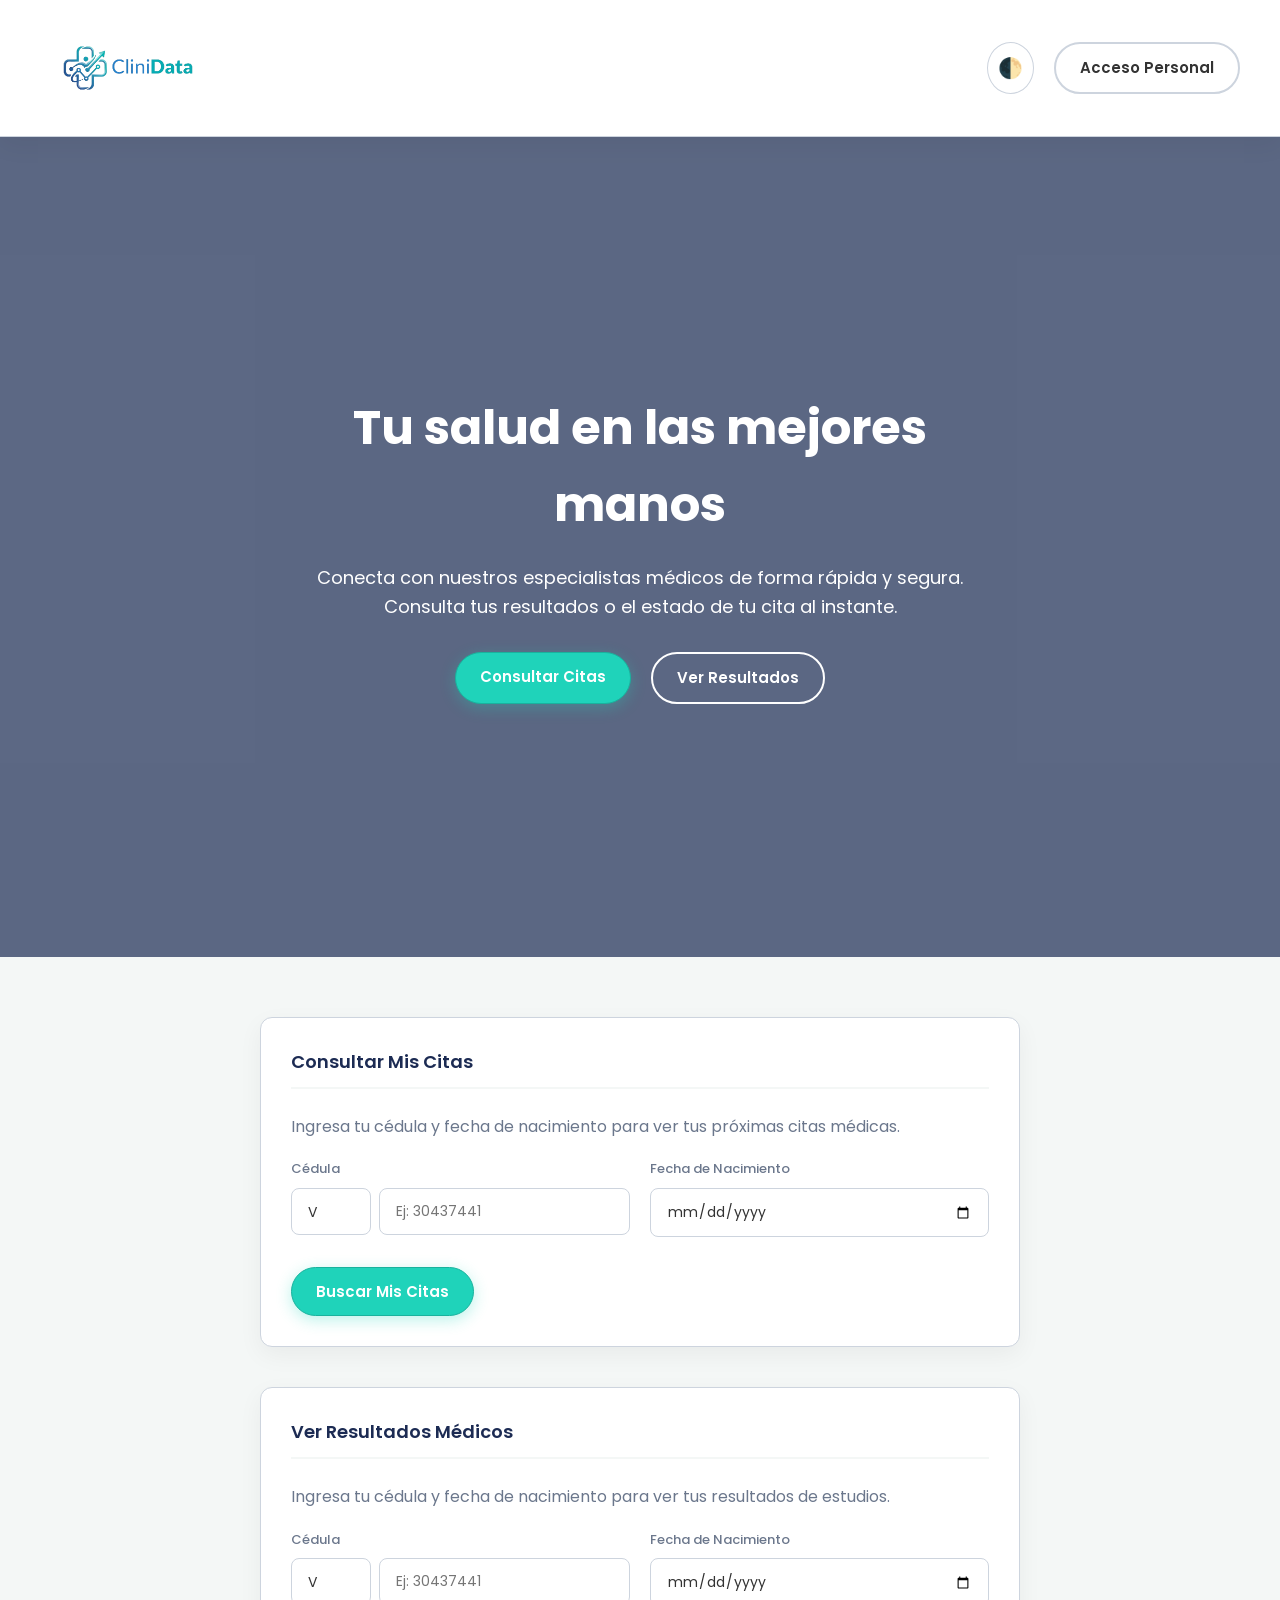
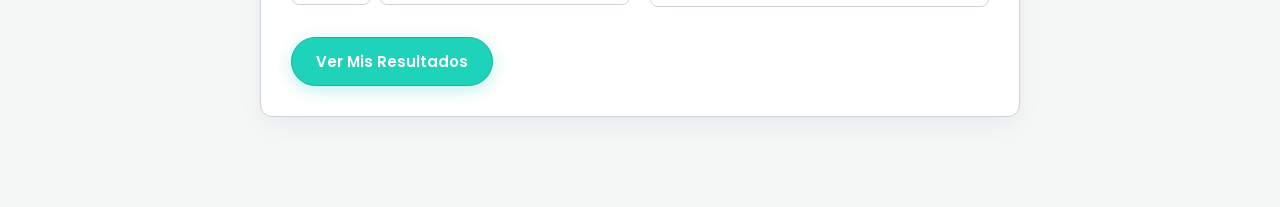
==== index.html @ 361de016 "SUBIENDO FRONTEND" ====
<!DOCTYPE html>
<html lang="es">
<head>
    <meta charset="UTF-8">
    <meta name="viewport" content="width=device-width, initial-scale=1.0">
    <title>CliniData - Inicio</title>
    <link rel="stylesheet" href="css/style.css">
</head>
<body>

    <header class="landing-header">
        <div class="landing-logo">
            <img src="images/logoclinidata.png" alt="CliniData Logo">
        </div>
        <nav class="landing-nav">
            <button class="theme-toggle" onclick="document.body.classList.toggle('dark-mode')">🌓</button>
            <a href="views/login.html" class="btn btn-outline">Acceso Personal</a>
        </nav>
    </header>

    <main class="hero-section">
        <!-- Carrusel automático (solo CSS) -->
        <div class="carousel-bg">
            <div class="carousel-slide"></div>
            <div class="carousel-slide"></div>
            <div class="carousel-slide"></div>
        </div>
        <div class="hero-overlay"></div>

        <div class="hero-content">
            <h1>Tu salud en las mejores manos</h1>
            <p>Conecta con nuestros especialistas médicos de forma rápida y segura. Consulta tus resultados o el estado de tu cita al instante.</p>
            <div class="hero-buttons">
                <!-- Enlaces conceptuales para pacientes -->
                <a href="#citas" class="btn btn-primary">Consultar Citas</a>
                <a href="#resultados" class="btn btn-outline" style="color: #fff; border-color: #fff;">Ver Resultados</a>
            </div>
        </div>
    </main>

    <main class="main-content" style="max-width: 800px; margin: 40px auto; padding: 20px;">
        <section id="citas" class="card">
            <h3 class="card-title">Consultar Mis Citas</h3>
            <p style="color:var(--text-muted); margin-bottom:20px;">
                Ingresa tu cédula y fecha de nacimiento para ver tus próximas citas médicas.
            </p>

            <div id="alerta-citas" class="alert-box hidden"></div>

            <form id="form-consultar-citas">
                <div class="form-row">
                    <div class="form-group">
                        <label for="citas_cedula_numero">Cédula</label>
                        <div style="display:flex; gap:8px;">
                            <select id="citas_cedula_letra" class="form-control" style="max-width:80px;">
                                <option value="V">V</option>
                                <option value="E">E</option>
                            </select>
                            <input type="text" id="citas_cedula_numero" class="form-control" required
                                   inputmode="numeric" pattern="\d{7,8}" maxlength="8" placeholder="Ej: 30437441">
                        </div>
                        <small id="citas_cedula_error" class="hidden" style="color:#dc3545; font-size:12px;">
                            La cédula debe tener entre 7 y 8 dígitos.
                        </small>
                        <input type="hidden" id="citas_cedula" name="cedula">
                    </div>
                    <div class="form-group">
                        <label for="citas_fecha_nacimiento">Fecha de Nacimiento</label>
                        <input type="date" id="citas_fecha_nacimiento" name="fecha_nacimiento" class="form-control" required>
                    </div>
                </div>
                <div class="form-actions" style="justify-content:flex-start;">
                    <button type="submit" class="btn btn-primary">Buscar Mis Citas</button>
                </div>
            </form>

            
            <div id="resultado-citas" class="hidden" style="margin-top:20px;">
            </div>
        </section>

        <section id="resultados" class="card" style="margin-top: 40px;">
            <h3 class="card-title">Ver Resultados Médicos</h3>
            <p style="color:var(--text-muted); margin-bottom:20px;">
                Ingresa tu cédula y fecha de nacimiento para ver tus resultados de estudios.
            </p>

            <form id="form-consultar-resultados">
                <div class="form-row">
                    <div class="form-group">
                        <label for="resultados_cedula_numero">Cédula</label>
                        <div style="display:flex; gap:8px;">
                            <select id="resultados_cedula_letra" class="form-control" style="max-width:80px;">
                                <option value="V">V</option>
                                <option value="E">E</option>
                            </select>
                            <input type="text" id="resultados_cedula_numero" class="form-control" required
                                   inputmode="numeric" pattern="\d{7,8}" maxlength="8" placeholder="Ej: 30437441">
                        </div>
                        <small id="resultados_cedula_error" class="hidden" style="color:#dc3545; font-size:12px;">
                            La cédula debe tener entre 7 y 8 dígitos.
                        </small>
                        <input type="hidden" id="resultados_cedula" name="cedula">
                    </div>
                    <div class="form-group">
                        <label for="resultados_fecha_nacimiento">Fecha de Nacimiento</label>
                        <input type="date" id="resultados_fecha_nacimiento" name="fecha_nacimiento" class="form-control" required>
                    </div>
                </div>
                <div class="form-actions" style="justify-content:flex-start;">
                    <button type="submit" class="btn btn-primary">Ver Mis Resultados</button>
                </div>
            </form>

            <div id="resultado-examenes" class="hidden" style="margin-top:20px;">
            </div>
        </section>
    </main>

    <script>
        function combinarCedula(idLetra, idNumero, idOculto) {
            const letra = document.getElementById(idLetra);
            const numero = document.getElementById(idNumero);
            const oculto = document.getElementById(idOculto);
            if (letra && numero && oculto) {
                const actualizar = () => { oculto.value = numero.value ? `${letra.value}-${numero.value}` : ''; };
                letra.addEventListener('change', actualizar);
                numero.addEventListener('input', actualizar);
            }
        }
        
        function mostrarErrorCedula(idNumero, idError) {
            const input = document.getElementById(idNumero);
            const error = document.getElementById(idError);
            if (input && error) {
                input.addEventListener('invalid', (e) => {
                    e.preventDefault();
                    error.classList.remove('hidden');
                });
                input.addEventListener('input', () => {
                    error.classList.add('hidden');
                });
            }
        }

        function soloNumeros(id) {
            const el = document.getElementById(id);
            if (el) {
                el.addEventListener('keypress', (e) => {
                    if (!/^[0-9]$/.test(e.key)) e.preventDefault();
                });
            }
        }

        // Inicializar cédulas
        combinarCedula('citas_cedula_letra', 'citas_cedula_numero', 'citas_cedula');
        mostrarErrorCedula('citas_cedula_numero', 'citas_cedula_error');
        soloNumeros('citas_cedula_numero');

        combinarCedula('resultados_cedula_letra', 'resultados_cedula_numero', 'resultados_cedula');
        mostrarErrorCedula('resultados_cedula_numero', 'resultados_cedula_error');
        soloNumeros('resultados_cedula_numero');

        // Formularios
        document.getElementById('form-consultar-citas').addEventListener('submit', (e) => {
            e.preventDefault();
            console.log('Buscar citas con:', document.getElementById('citas_cedula').value,
                        document.getElementById('citas_fecha_nacimiento').value);
            // TODO David: reemplazar por fetch() a consultar_citas_publico.php
        });

        document.getElementById('form-consultar-resultados').addEventListener('submit', (e) => {
            e.preventDefault();
            console.log('Buscar resultados con:', document.getElementById('resultados_cedula').value,
                        document.getElementById('resultados_fecha_nacimiento').value);
            // TODO David: reemplazar por fetch() a consultar_resultados_publico.php
        });
    </script>
</body>
</html>
---- css/style.css ----
@import url('https://fonts.googleapis.com/css2?family=Poppins:wght@300;400;500;600;700&display=swap');

:root {
    /* ================= MODO CLARO (BLANCO LUMINOSO) ================= */
    --primary-color: #1c2b53; 
    --accent-color: #1fd3ba;  
    --accent-hover: #19b29d;
    --bg-color: #f4f7f6; 
    --sidebar-bg: #ffffff; 
    --text-main: #333333; 
    --text-muted: #6b778c;
    --border-color: #cdd4de; 
    --card-shadow: 0 8px 24px rgba(0, 0, 0, 0.05);
    --border-radius: 12px;
    --button-radius: 30px;
    --transition: all 0.3s ease;
}

body.dark-mode {
    /* ================= MODO OSCURO (NEGRO ELEGANTE) ================= */
    --primary-color: #64b5f6; 
    --accent-color: #1fd3ba;
    --bg-color: #121212; 
    --sidebar-bg: #1e1e1e; 
    --text-main: #ffffff; 
    --text-muted: #a0a0a0;
    --border-color: #333333;
    --card-shadow: 0 8px 24px rgba(0, 0, 0, 0.5);
}

* {
    margin: 0;
    padding: 0;
    box-sizing: border-box;
    font-family: 'Poppins', sans-serif;
}

body {
    background-color: var(--bg-color);
    color: var(--text-main);
    line-height: 1.6;
    transition: background-color 0.3s ease, color 0.3s ease;
}

/* ================= LOGIN ================= */
.login-wrapper {
    display: flex;
    justify-content: center;
    align-items: center;
    min-height: 100vh;
    background-color: var(--bg-color); 
    transition: var(--transition);
}

.login-card {
    background: var(--sidebar-bg);
    border: 1px solid var(--border-color);
    width: 100%;
    max-width: 420px;
    padding: 40px;
    border-radius: 20px;
    box-shadow: var(--card-shadow);
    text-align: center;
    transition: var(--transition);
}

.login-logo-frame {
    display: inline-flex;
    align-items: center;
    justify-content: center;
    margin-bottom: 20px;
    transition: var(--transition);
}

.login-logo-frame img {
    height: 130px;
    width: auto;
    object-fit: contain;
    display: block;
}

.login-card h2 {
    color: var(--primary-color);
    font-size: 28px;
    font-weight: 700;
    margin-bottom: 5px;
    transition: var(--transition);
}

.login-card p {
    color: var(--text-muted);
    margin-bottom: 30px;
    font-size: 14px;
}

/* ================= DASHBOARD LAYOUT ================= */
.dashboard-container {
    display: flex;
    min-height: 100vh;
}

.sidebar {
    width: 260px;
    background-color: var(--sidebar-bg);
    border-right: 1px solid var(--border-color);
    padding: 30px 20px;
    display: flex;
    flex-direction: column;
    transition: var(--transition);
}

.sidebar-brand {
    font-size: 24px;
    font-weight: 700;
    color: var(--primary-color);
    display: flex;
    align-items: center;
    gap: 10px;
    margin-bottom: 40px;
    padding-left: 10px;
    transition: var(--transition);
}

.sidebar-brand span {
    color: var(--accent-color);
}

.sidebar-brand img,
.brand-logo {
    height: 84px;
    width: auto;
    max-width: 100%;
    object-fit: contain;
    display: block;
}

.sidebar-menu {
    list-style: none;
    flex: 1;
}

.sidebar-menu li {
    margin-bottom: 10px;
}

.sidebar-menu a {
    display: block;
    padding: 12px 20px;
    color: var(--text-muted);
    text-decoration: none;
    font-weight: 500;
    border-radius: var(--border-radius);
    transition: var(--transition);
    cursor: pointer;
}

.sidebar-menu a:hover, .sidebar-menu a.active {
    background-color: rgba(31, 211, 186, 0.1);
    color: var(--accent-color);
}

.main-content {
    flex: 1;
    padding: 40px;
    overflow-y: auto;
}

.page-header {
    margin-bottom: 30px;
}

.page-header h1 {
    font-size: 28px;
    font-weight: 600;
    color: var(--primary-color);
    transition: var(--transition);
}

/* ================= CARDS & FORMS ================= */
.card {
    background: var(--sidebar-bg);
    border: 1px solid var(--border-color);
    border-radius: var(--border-radius);
    padding: 30px;
    box-shadow: var(--card-shadow);
    margin-bottom: 30px;
    transition: var(--transition);
}

.card-title {
    font-size: 18px;
    font-weight: 600;
    margin-bottom: 25px;
    color: var(--primary-color);
    border-bottom: 2px solid var(--bg-color);
    padding-bottom: 10px;
    transition: var(--transition);
}

.form-row {
    display: flex;
    gap: 20px;
    flex-wrap: wrap;
}

.form-group {
    flex: 1;
    min-width: 200px;
    margin-bottom: 20px;
    text-align: left;
}

label {
    display: block;
    font-size: 13px;
    font-weight: 500;
    color: var(--text-muted);
    margin-bottom: 8px;
}

.form-control {
    width: 100%;
    padding: 12px 16px;
    font-size: 14px;
    border: 1px solid var(--border-color);
    border-radius: 8px;
    color: var(--text-main);
    background-color: transparent;
    transition: var(--transition);
}

.form-control:focus {
    outline: none;
    border-color: var(--accent-color);
    box-shadow: 0 0 0 3px rgba(31, 211, 186, 0.15);
}

textarea.form-control {
    min-height: 100px;
    resize: vertical;
}

select.form-control {
    appearance: none;
    cursor: pointer;
}

/* Formulario en Modo Oscuro */
body.dark-mode .form-control {
    background-color: rgba(255, 255, 255, 0.05);
    color: #ffffff;
}

body.dark-mode select.form-control option {
    background-color: #1e1e1e;
    color: #ffffff;
}

/* ================= BUTTONS ================= */
.btn {
    display: inline-block;
    padding: 12px 24px;
    font-size: 15px;
    font-weight: 600;
    text-align: center;
    border: none;
    border-radius: var(--button-radius);
    cursor: pointer;
    transition: var(--transition);
    text-decoration: none;
}

.btn-primary {
    background-color: var(--accent-color);
    border: 1px solid var(--accent-hover);
    color: #ffffff;
    box-shadow: 0 4px 15px rgba(31, 211, 186, 0.3);
}

.btn-primary:hover {
    background-color: var(--accent-hover);
    transform: translateY(-2px);
    box-shadow: 0 6px 20px rgba(31, 211, 186, 0.4);
}

.btn-outline {
    background-color: transparent;
    border: 2px solid var(--border-color);
    color: var(--text-main);
}

.btn-outline:hover {
    border-color: var(--primary-color);
    color: var(--primary-color);
}

body.dark-mode .btn-outline {
    border-color: #555;
}

body.dark-mode .btn-outline:hover {
    border-color: var(--primary-color);
}

.form-actions {
    display: flex;
    gap: 15px;
    margin-top: 10px;
    justify-content: flex-end;
}

/* ================= UTILITIES ================= */
.hidden {
    display: none !important;
}

/* ================= ALERTAS (ÉXITO / ERROR) ================= */
.alert-box {
    padding: 14px 20px;
    border-radius: var(--border-radius);
    margin-bottom: 25px;
    font-weight: 500;
    border: 1px solid transparent;
}

.alert-success {
    background-color: rgba(31, 211, 186, 0.12);
    border-color: var(--accent-color);
    color: var(--accent-hover);
}

.alert-error {
    background-color: rgba(220, 53, 69, 0.1);
    border-color: #dc3545;
    color: #dc3545;
}

/* ================= SUMMARY CARDS ================= */
.summary-grid {
    display: grid;
    grid-template-columns: repeat(auto-fit, minmax(200px, 1fr));
    gap: 20px;
    margin-bottom: 30px;
}

.summary-card {
    background: var(--sidebar-bg);
    border: 1px solid var(--border-color);
    border-radius: var(--border-radius);
    padding: 25px 20px;
    box-shadow: var(--card-shadow);
    display: flex;
    flex-direction: column;
    align-items: flex-start;
    border-left: 5px solid var(--accent-color);
    transition: var(--transition);
}

.summary-card h4 {
    color: var(--text-muted);
    font-size: 14px;
    font-weight: 500;
    margin-bottom: 10px;
}

.summary-card .number {
    color: var(--text-main);
    font-size: 32px;
    font-weight: 700;
    transition: var(--transition);
}

/* ================= THEME TOGGLE BUTTON ================= */
.theme-toggle {
    background: transparent;
    border: 1px solid var(--border-color);
    cursor: pointer;
    font-size: 20px;
    color: var(--text-muted);
    padding: 10px;
    border-radius: 50%;
    transition: var(--transition);
}

.theme-toggle:hover {
    background: rgba(128, 128, 128, 0.1);
}

/* ================= INDEX / LANDING PAGE ================= */
.landing-header {
    display: flex;
    justify-content: space-between;
    align-items: center;
    padding: 20px 40px;
    background: var(--sidebar-bg);
    border-bottom: 1px solid var(--border-color);
    box-shadow: var(--card-shadow);
    position: relative;
    z-index: 10;
    transition: var(--transition);
}

.landing-logo {
    display: inline-flex;
    align-items: center;
    transition: var(--transition);
}

.landing-logo img {
    height: 96px;
    width: auto;
    object-fit: contain;
    display: block;
}

.landing-nav {
    display: flex;
    gap: 20px;
    align-items: center;
}

.hero-section {
    position: relative;
    height: calc(100vh - 80px);
    display: flex;
    align-items: center;
    justify-content: center;
    text-align: center;
    color: #fff;
    overflow: hidden;
}

/* Carrusel de fondo */
.carousel-bg {
    position: absolute;
    top: 0; left: 0; width: 100%; height: 100%;
    z-index: -2;
}

.carousel-slide {
    position: absolute;
    top: 0; left: 0; width: 100%; height: 100%;
    background-size: cover;
    background-position: center;
    opacity: 0;
    animation: fade 15s infinite;
}

.carousel-slide:nth-child(1) {
    background-image: url('../images/equipomedico.jpg');
    animation-delay: 0s;
}

.carousel-slide:nth-child(2) {
    background-image: url('../images/laboratorista.jfif');
    animation-delay: 5s;
}

.carousel-slide:nth-child(3) {
    background-image: url('../images/medicopaciente.jpg');
    animation-delay: 10s;
}

@keyframes fade {
    0% { opacity: 0; }
    10% { opacity: 1; }
    33% { opacity: 1; }
    43% { opacity: 0; }
    100% { opacity: 0; }
}

.hero-overlay {
    position: absolute;
    top: 0; left: 0; width: 100%; height: 100%;
    background: rgba(28, 43, 83, 0.7); 
    z-index: -1;
}

.hero-content {
    max-width: 800px;
    padding: 40px;
    z-index: 2;
}

.hero-content h1 {
    font-size: 48px;
    font-weight: 700;
    margin-bottom: 20px;
}

.hero-content p {
    font-size: 18px;
    margin-bottom: 30px;
}

.hero-buttons {
    display: flex;
    gap: 20px;
    justify-content: center;
}

/* Search Bar (Recepcionista) */
.search-bar-container {
    display: flex;
    gap: 15px;
    margin-bottom: 30px;
    background: var(--bg-color);
    border: 1px solid var(--border-color);
    padding: 20px;
    border-radius: var(--border-radius);
    transition: var(--transition);
}

.search-bar-container .form-control {
    flex: 1;
}
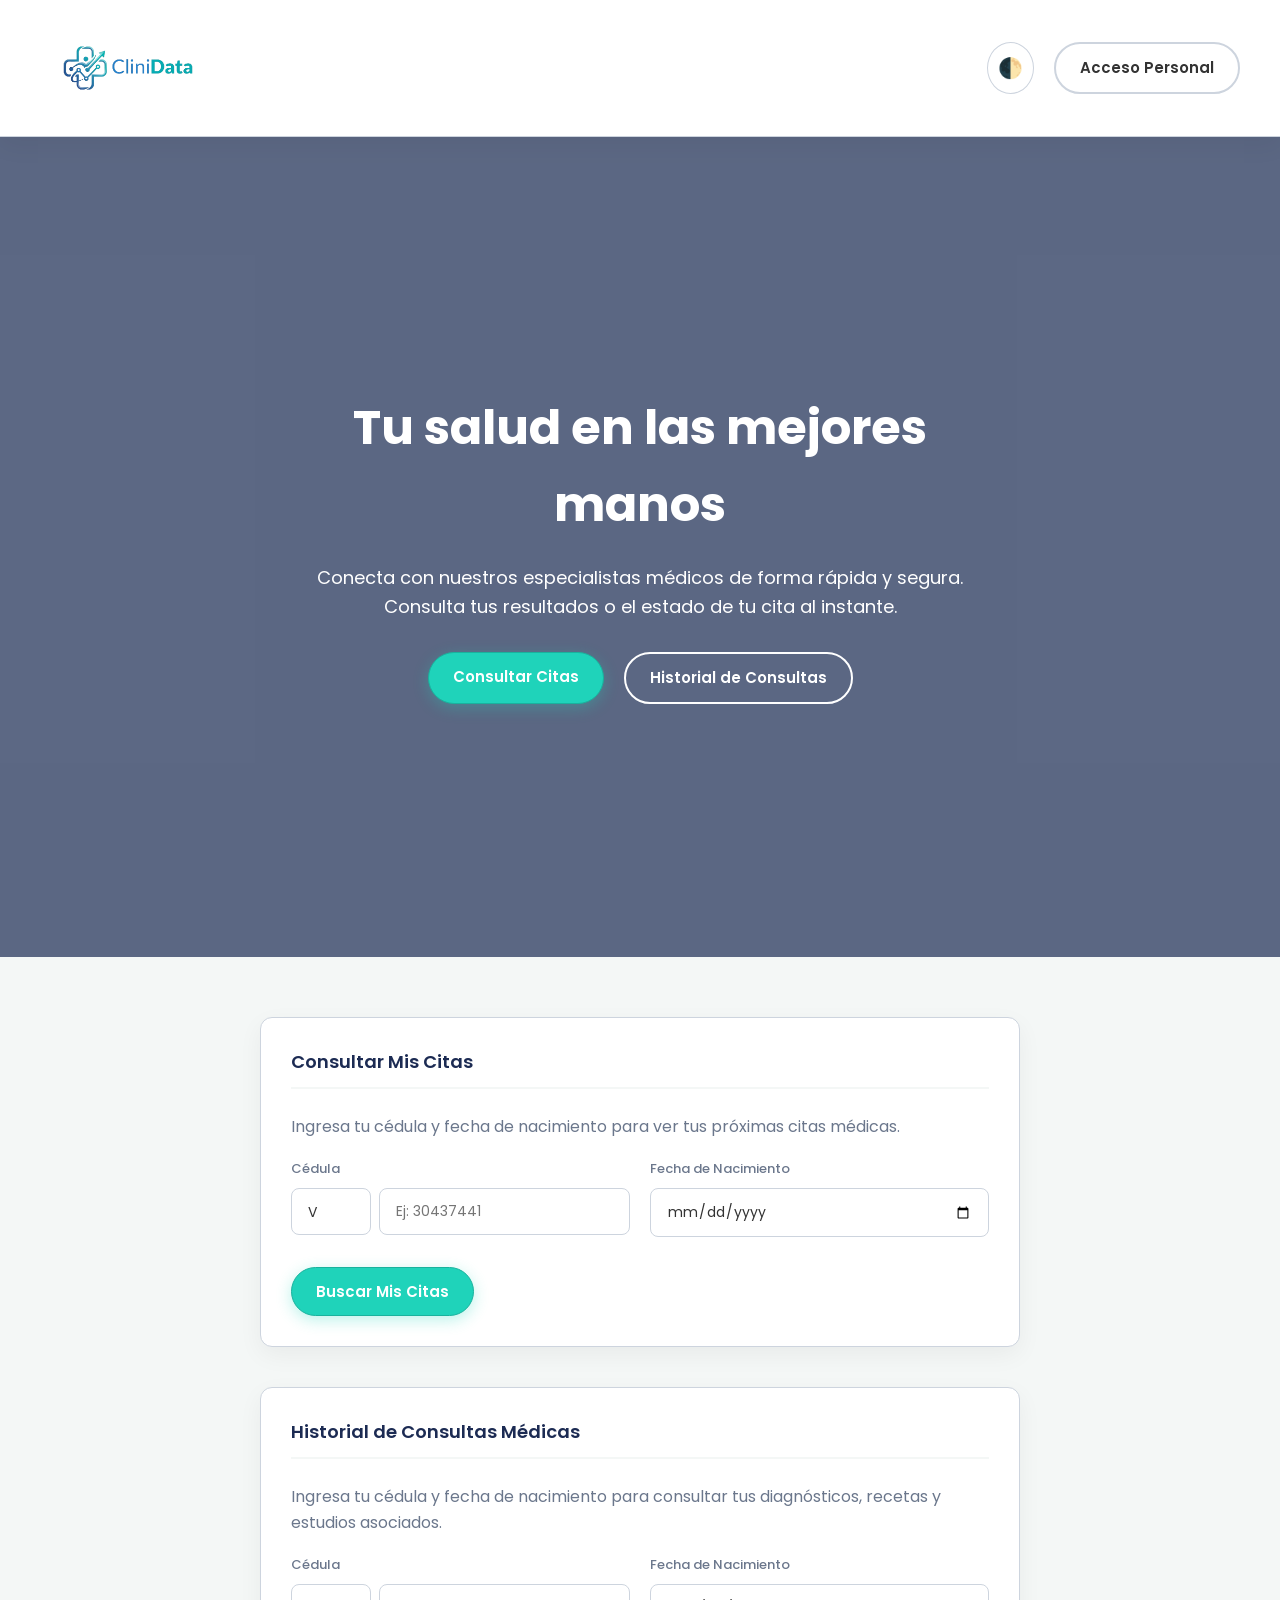
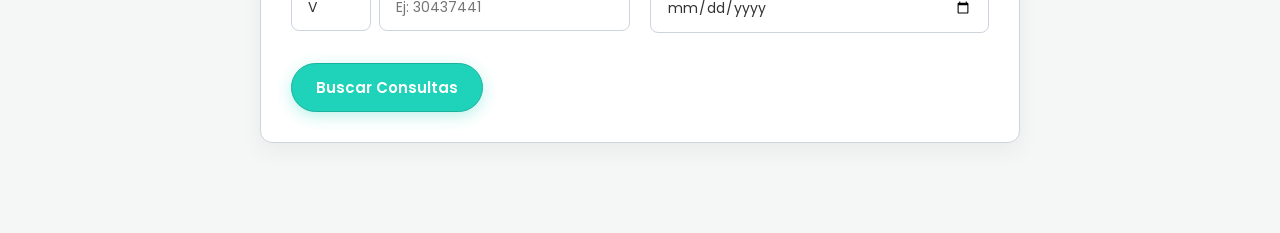
==== commit cb84040b: "Optimizado el index para la consulta de datos del paciente" ====
--- a/index.html
+++ b/index.html
@@ -33,12 +33,14 @@
             <div class="hero-buttons">
                 <!-- Enlaces conceptuales para pacientes -->
                 <a href="#citas" class="btn btn-primary">Consultar Citas</a>
-                <a href="#resultados" class="btn btn-outline" style="color: #fff; border-color: #fff;">Ver Resultados</a>
+                <!--<a href="#resultados" class="btn btn-outline" style="color: #fff; border-color: #fff;">Ver Resultados</a> -->
+                <a href="#consultas-medicas" class="btn btn-outline" style="color: #fff; border-color: #fff;">Historial de Consultas</a>
             </div>
         </div>
     </main>
 
     <main class="main-content" style="max-width: 800px; margin: 40px auto; padding: 20px;">
+        <!-- SECCIÓN 1: CITAS -->
         <section id="citas" class="card">
             <h3 class="card-title">Consultar Mis Citas</h3>
             <p style="color:var(--text-muted); margin-bottom:20px;">
@@ -74,11 +76,12 @@
                 </div>
             </form>
 
-            
-            <div id="resultado-citas" class="hidden" style="margin-top:20px;">
-            </div>
+            <div id="resultado-citas" class="hidden" style="margin-top:20px;"></div>
         </section>
 
+
+        <!-- SECCIÓN 2: RESULTADOS -->
+         <!--
         <section id="resultados" class="card" style="margin-top: 40px;">
             <h3 class="card-title">Ver Resultados Médicos</h3>
             <p style="color:var(--text-muted); margin-bottom:20px;">
@@ -112,12 +115,52 @@
                 </div>
             </form>
 
-            <div id="resultado-examenes" class="hidden" style="margin-top:20px;">
-            </div>
+            <div id="resultado-examenes" class="hidden" style="margin-top:20px;"></div>
+        </section>
+        -->
+
+        <!-- SECCIÓN 3: NUEVA SECCIÓN DE CONSULTAS MÉDICAS Y RECETAS -->
+        <section id="consultas-medicas" class="card" style="margin-top: 40px;">
+            <h3 class="card-title">Historial de Consultas Médicas</h3>
+            <p style="color:var(--text-muted); margin-bottom:20px;">
+                Ingresa tu cédula y fecha de nacimiento para consultar tus diagnósticos, recetas y estudios asociados.
+            </p>
+
+            <div id="alerta-consultas" class="alert-box hidden"></div>
+
+            <form id="form-consultar-consultas">
+                <div class="form-row">
+                    <div class="form-group">
+                        <label for="consultas_cedula_numero">Cédula</label>
+                        <div style="display:flex; gap:8px;">
+                            <select id="consultas_cedula_letra" class="form-control" style="max-width:80px;">
+                                <option value="V">V</option>
+                                <option value="E">E</option>
+                            </select>
+                            <input type="text" id="consultas_cedula_numero" class="form-control" required
+                                   inputmode="numeric" pattern="\d{7,8}" maxlength="8" placeholder="Ej: 30437441">
+                        </div>
+                        <small id="consultas_cedula_error" class="hidden" style="color:#dc3545; font-size:12px;">
+                            La cédula debe tener entre 7 y 8 dígitos.
+                        </small>
+                        <input type="hidden" id="consultas_cedula" name="cedula">
+                    </div>
+                    <div class="form-group">
+                        <label for="consultas_fecha_nacimiento">Fecha de Nacimiento</label>
+                        <input type="date" id="consultas_fecha_nacimiento" name="fecha_nacimiento" class="form-control" required>
+                    </div>
+                </div>
+                <div class="form-actions" style="justify-content:flex-start;">
+                    <button type="submit" class="btn btn-primary">Buscar Consultas</button>
+                </div>
+            </form>
+
+            <div id="resultado-consultas-medicas" class="hidden" style="margin-top:20px;"></div>
         </section>
     </main>
 
     <script>
+        // --- UTILIDADES ---
         function combinarCedula(idLetra, idNumero, idOculto) {
             const letra = document.getElementById(idLetra);
             const numero = document.getElementById(idNumero);
@@ -152,29 +195,180 @@
             }
         }
 
-        // Inicializar cédulas
+        // Formateo de la cedula
         combinarCedula('citas_cedula_letra', 'citas_cedula_numero', 'citas_cedula');
         mostrarErrorCedula('citas_cedula_numero', 'citas_cedula_error');
         soloNumeros('citas_cedula_numero');
 
+        /*
         combinarCedula('resultados_cedula_letra', 'resultados_cedula_numero', 'resultados_cedula');
         mostrarErrorCedula('resultados_cedula_numero', 'resultados_cedula_error');
         soloNumeros('resultados_cedula_numero');
-
-        // Formularios
-        document.getElementById('form-consultar-citas').addEventListener('submit', (e) => {
+        */
+
+        combinarCedula('consultas_cedula_letra', 'consultas_cedula_numero', 'consultas_cedula');
+        mostrarErrorCedula('consultas_cedula_numero', 'consultas_cedula_error');
+        soloNumeros('consultas_cedula_numero');
+
+        // Funciones actuales de Citas y Resultados
+        async function consultarPublico(endpoint, cedula, fecha, container, emptyMessage) {
+            const response = await fetch(`clinica-backend/api/${endpoint}?paciente=${encodeURIComponent(cedula)}&fecha_nacimiento=${encodeURIComponent(fecha)}`, { cache: 'no-store' });
+            const data = await response.json().catch(() => ({}));
+            if (!response.ok || !data.success) throw new Error(data.error || 'No se pudo realizar la consulta.');
+            const rows = data.data || [];
+            container.classList.remove('hidden');
+            container.innerHTML = rows.length ? rows.map((row) => `<div class="alert-box">${row.fecha_inicio || row.fecha_resultado || 'Registro'} · ${row.medico_nombre || row.nombre_estudio || ''} · ${row.estado || row.descripcion || ''}</div>`).join('') : `<div class="alert-box">${emptyMessage}</div>`;
+        }
+
+        document.getElementById('form-consultar-citas').addEventListener('submit', async (e) => {
             e.preventDefault();
-            console.log('Buscar citas con:', document.getElementById('citas_cedula').value,
-                        document.getElementById('citas_fecha_nacimiento').value);
-            // TODO David: reemplazar por fetch() a consultar_citas_publico.php
+            const form = e.currentTarget;
+            if (!form.reportValidity()) return;
+            const alerta = document.getElementById('alerta-citas');
+            try {
+                await consultarPublico('citas.php', document.getElementById('citas_cedula').value, document.getElementById('citas_fecha_nacimiento').value, document.getElementById('resultado-citas'), 'No hay citas registradas.');
+                alerta.classList.add('hidden');
+            } catch (error) { alerta.textContent = error.message; alerta.classList.remove('hidden'); }
         });
 
-        document.getElementById('form-consultar-resultados').addEventListener('submit', (e) => {
+        /*
+        document.getElementById('form-consultar-resultados').addEventListener('submit', async (e) => {
             e.preventDefault();
-            console.log('Buscar resultados con:', document.getElementById('resultados_cedula').value,
-                        document.getElementById('resultados_fecha_nacimiento').value);
-            // TODO David: reemplazar por fetch() a consultar_resultados_publico.php
+            const form = e.currentTarget;
+            if (!form.reportValidity()) return;
+            const container = document.getElementById('resultado-examenes');
+            try {
+                await consultarPublico('resultados.php', document.getElementById('resultados_cedula').value, document.getElementById('resultados_fecha_nacimiento').value, container, 'No hay resultados disponibles.');
+            } catch (error) { container.classList.remove('hidden'); container.innerHTML = `<div class="alert-box">${error.message}</div>`; }
+        });
+        */
+
+        // --- NUEVA FUNCIONALIDAD DE CONSULTAS MÉDICAS CON DESPLEGABLES ---
+        async function consultarConsultasMedicas(cedula, fecha, container) {
+            const url = `clinica-backend/api/consultas.php?paciente=${encodeURIComponent(cedula)}&fecha_nacimiento=${encodeURIComponent(fecha)}`;
+            const response = await fetch(url, { cache: 'no-store' });
+            const data = await response.json().catch(() => ({}));
+
+            if (!response.ok || !data.success) {
+                throw new Error(data.error || 'No se pudieron obtener las consultas médicas.');
+            }
+
+            const consultas = data.data || [];
+            container.classList.remove('hidden');
+
+            if (!consultas.length) {
+                container.innerHTML = `<div class="alert-box">No hay consultas registradas para esta persona.</div>`;
+                return;
+            }
+
+            container.innerHTML = consultas.map(c => `
+                <div class="alert-box" style="margin-bottom: 15px; text-align: left; padding: 15px;">
+                    <p><strong>Fecha:</strong> ${c.fecha} | <strong>Médico:</strong> Dr(a). ${c.medico_nombre || ''} ${c.medico_apellido || ''}</p>
+                    <p><strong>Diagnóstico:</strong> ${c.diagnostico || 'Sin diagnóstico registrado'}</p>
+                    <p><strong>Observaciones:</strong> ${c.observaciones || 'N/A'}</p>
+                    
+                    <div style="margin-top: 12px; display: flex; gap: 10px;">
+                        <button type="button" class="btn btn-outline" style="font-size: 13px; padding: 6px 12px;" onclick="verRecetas(${c.id_consulta}, 'recetas-${c.id_consulta}')">Ver Recetas</button>
+                        <button type="button" class="btn btn-outline" style="font-size: 13px; padding: 6px 12px;" onclick="verResultados(${c.id_consulta}, 'resultados-${c.id_consulta}')">Ver Exámenes</button>
+                    </div>
+
+                    <div id="recetas-${c.id_consulta}" style="display: none; margin-top: 12px; padding: 10px; background: rgba(0,0,0,0.03); border-left: 3px solid #0066cc; border-radius: 4px;"></div>
+                    <div id="resultados-${c.id_consulta}" style="display: none; margin-top: 12px; padding: 10px; background: rgba(0,0,0,0.03); border-left: 3px solid #28a745; border-radius: 4px;"></div>
+                </div>
+            `).join('');
+        }
+
+        async function verRecetas(idConsulta, containerId) {
+            const container = document.getElementById(containerId);
+            if (container.style.display === 'block') {
+                container.style.display = 'none';
+                return;
+            }
+
+            container.style.display = 'block';
+            container.innerHTML = '<small>Cargando recetas...</small>';
+
+            try {
+                const res = await fetch(`clinica-backend/api/recetas.php?id_consulta=${idConsulta}`);
+                const data = await res.json().catch(() => ({}));
+
+                if (!res.ok || !data.success) throw new Error(data.error || 'Error al obtener recetas.');
+
+                const recetas = data.data || [];
+                if (!recetas.length) {
+                    container.innerHTML = '<small><i>No hay recetas emitidas en esta consulta.</i></small>';
+                    return;
+                }
+
+                container.innerHTML = '<strong>Recetas Prescritas:</strong><ul style="margin: 8px 0; padding-left: 20px;">' + 
+                    recetas.map(r => `
+                        <li style="margin-bottom: 6px;">
+                            <strong>${r.medicamento}</strong> (${r.presentacion || ''})<br>
+                            Dosis: ${r.dosis || 'N/A'} - Frecuencia: ${r.frecuencia || 'N/A'} - Duración: ${r.duracion || 'N/A'}<br>
+                            <small style="color:var(--text-muted);">Indicaciones: ${r.indicaciones || 'Ninguna'}</small>
+                        </li>
+                    `).join('') + '</ul>';
+            } catch (err) {
+                container.innerHTML = `<small style="color: #dc3545;">${err.message}</small>`;
+            }
+        }
+
+        async function verResultados(idConsulta, containerId) {
+            const container = document.getElementById(containerId);
+            if (container.style.display === 'block') {
+                container.style.display = 'none';
+                return;
+            }
+
+            container.style.display = 'block';
+            container.innerHTML = '<small>Cargando exámenes...</small>';
+
+            try {
+                const res = await fetch(`clinica-backend/api/resultados.php?id_consulta=${idConsulta}`);
+                const data = await res.json().catch(() => ({}));
+
+                if (!res.ok || !data.success) throw new Error(data.error || 'Error al obtener exámenes.');
+
+                const resultados = data.data || [];
+                if (!resultados.length) {
+                    container.innerHTML = '<small><i>No hay exámenes/resultados para esta consulta.</i></small>';
+                    return;
+                }
+
+                container.innerHTML = '<strong>Exámenes y Resultados:</strong><ul style="margin: 8px 0; padding-left: 20px;">' + 
+                    resultados.map(r => `
+                        <li style="margin-bottom: 6px;">
+                            <strong>${r.tipo_estudio || 'Estudio'}:</strong> ${r.descripcion || 'Sin descripción'}
+                            ${r.ruta_archivo 
+                                ? `<br><a href="${r.ruta_archivo}" target="_blank" style="color: #0066cc; text-decoration: underline;">Ver Adjunto</a>` 
+                                : '<br><small style="color:var(--text-muted);"><i>(Sin archivo adjunto)</i></small>'}
+                        </li>
+                    `).join('') + '</ul>';
+            } catch (err) {
+                container.innerHTML = `<small style="color: #dc3545;">${err.message}</small>`;
+            }
+        }
+
+        document.getElementById('form-consultar-consultas').addEventListener('submit', async (e) => {
+            e.preventDefault();
+            const form = e.currentTarget;
+            if (!form.reportValidity()) return;
+
+            const container = document.getElementById('resultado-consultas-medicas');
+            const alerta = document.getElementById('alerta-consultas');
+
+            try {
+                await consultarConsultasMedicas(
+                    document.getElementById('consultas_cedula').value,
+                    document.getElementById('consultas_fecha_nacimiento').value,
+                    container
+                );
+                alerta.classList.add('hidden');
+            } catch (error) {
+                alerta.textContent = error.message;
+                alerta.classList.remove('hidden');
+            }
         });
     </script>
 </body>
-</html>
+</html>
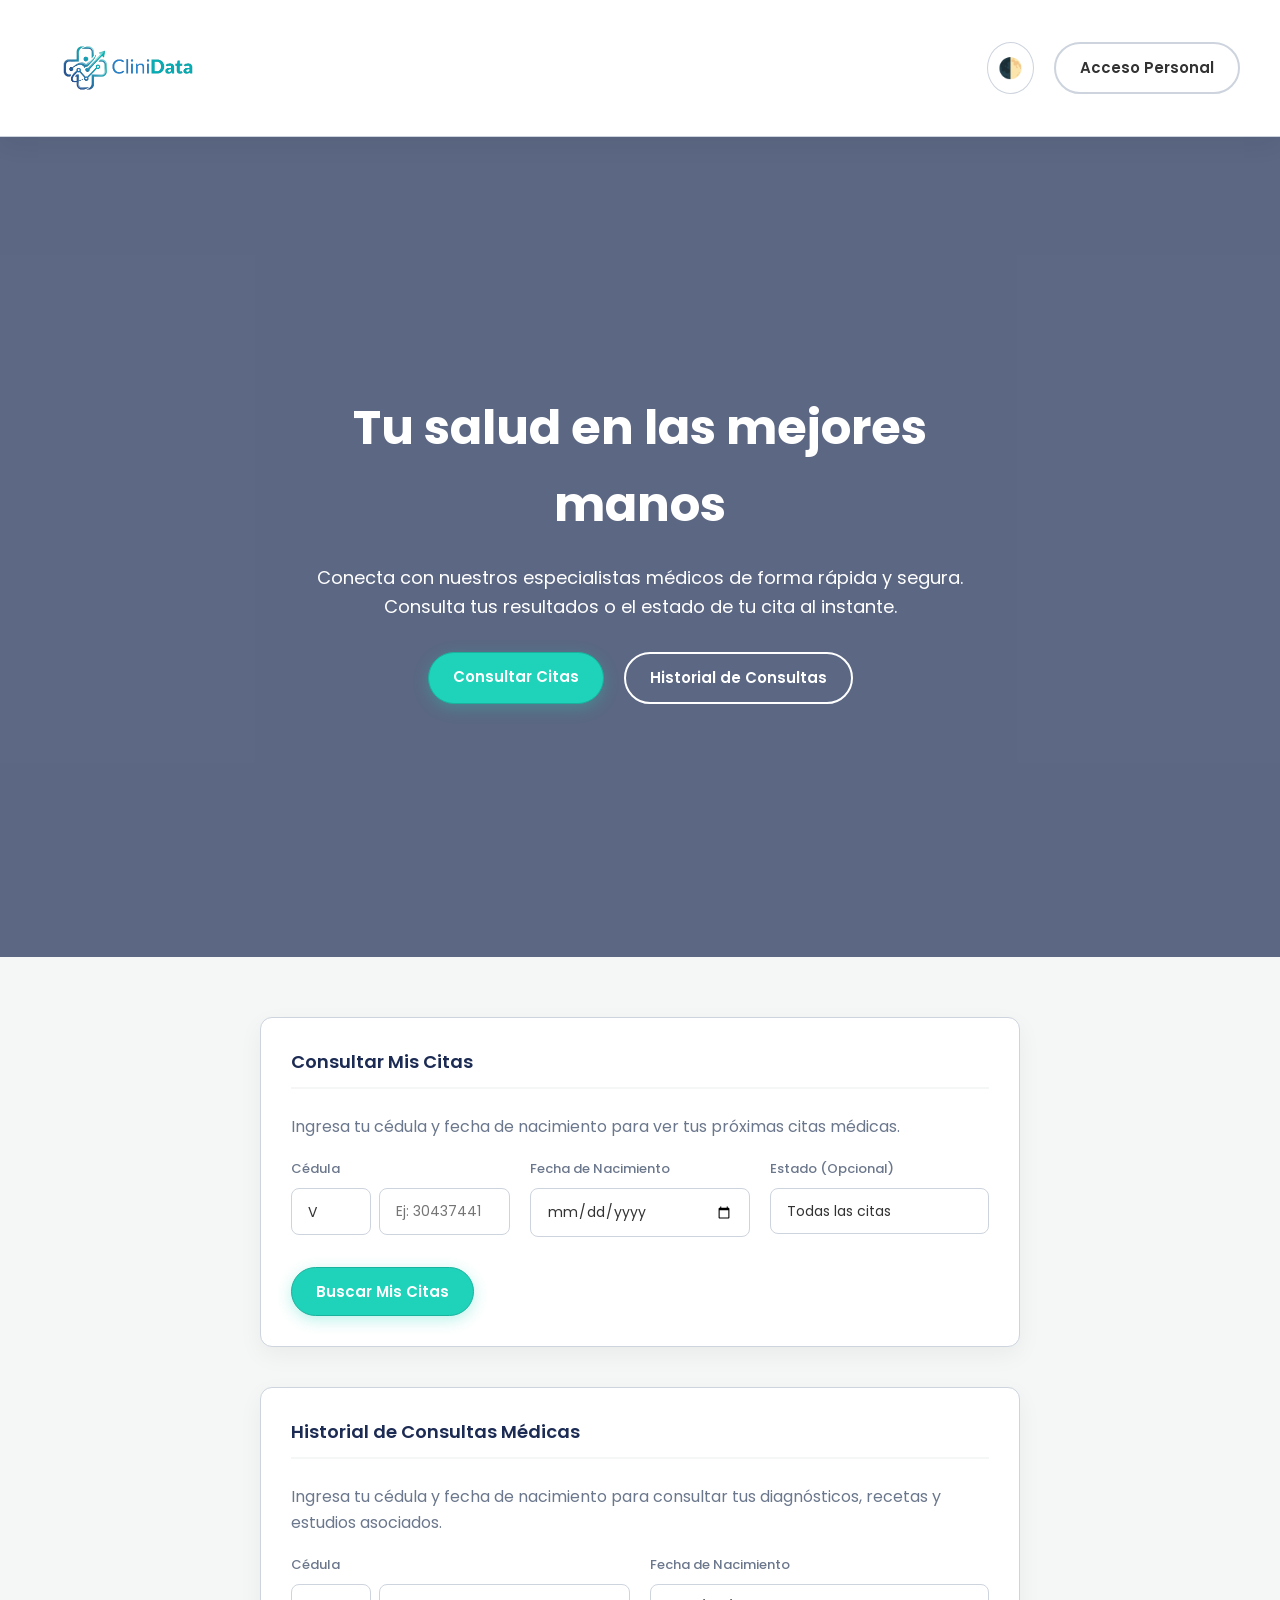
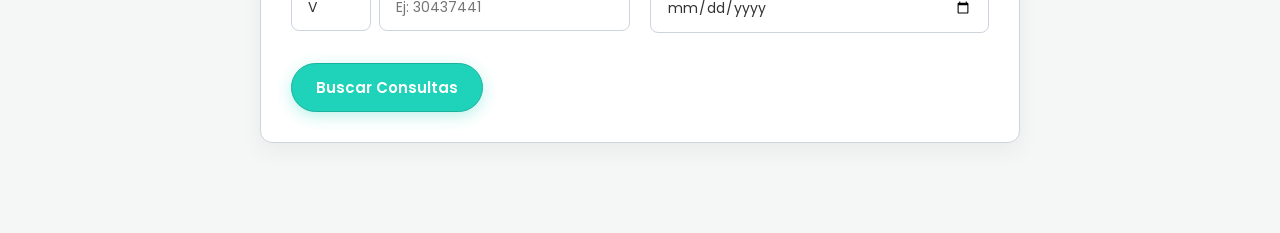
==== commit 0a2be11c: "Agregado un filtro para estado de Citas (semana 3)" ====
--- a/index.html
+++ b/index.html
@@ -59,18 +59,32 @@
                                 <option value="E">E</option>
                             </select>
                             <input type="text" id="citas_cedula_numero" class="form-control" required
-                                   inputmode="numeric" pattern="\d{7,8}" maxlength="8" placeholder="Ej: 30437441">
+                                inputmode="numeric" pattern="\d{7,8}" maxlength="8" placeholder="Ej: 30437441">
                         </div>
                         <small id="citas_cedula_error" class="hidden" style="color:#dc3545; font-size:12px;">
                             La cédula debe tener entre 7 y 8 dígitos.
                         </small>
                         <input type="hidden" id="citas_cedula" name="cedula">
                     </div>
+
                     <div class="form-group">
                         <label for="citas_fecha_nacimiento">Fecha de Nacimiento</label>
                         <input type="date" id="citas_fecha_nacimiento" name="fecha_nacimiento" class="form-control" required>
                     </div>
-                </div>
+
+                    <!-- Filtro Opcional por Estado -->
+                    <div class="form-group">
+                        <label for="citas_estado">Estado (Opcional)</label>
+                        <select id="citas_estado" name="estado" class="form-control">
+                            <option value="">Todas las citas</option>
+                            <option value="PENDIENTE">Pendientes</option>
+                            <option value="CONFIRMADA">Confirmadas</option>
+                            <option value="COMPLETADA">Completadas</option>
+                            <option value="CANCELADA">Canceladas</option>
+                        </select>
+                    </div>
+                </div>
+
                 <div class="form-actions" style="justify-content:flex-start;">
                     <button type="submit" class="btn btn-primary">Buscar Mis Citas</button>
                 </div>
@@ -220,15 +234,82 @@
             container.innerHTML = rows.length ? rows.map((row) => `<div class="alert-box">${row.fecha_inicio || row.fecha_resultado || 'Registro'} · ${row.medico_nombre || row.nombre_estudio || ''} · ${row.estado || row.descripcion || ''}</div>`).join('') : `<div class="alert-box">${emptyMessage}</div>`;
         }
 
+        async function consultarCitasPublico(cedula, fechaNacimiento, estado = '', container, emptyMessage = 'No se encontraron citas.') {
+            try {
+                let url = `clinica-backend/api/citas.php?paciente=${encodeURIComponent(cedula)}&fecha_nacimiento=${encodeURIComponent(fechaNacimiento)}`;
+                if (estado) {
+                    url += `&estado=${encodeURIComponent(estado)}`;
+                }
+
+                const response = await fetch(url, { cache: 'no-store' });
+                const data = await response.json().catch(() => ({}));
+
+                if (!response.ok || !data.success) {
+                    throw new Error(data.error || 'No se pudo realizar la consulta de citas.');
+                }
+
+                const rows = data.data || [];
+                container.classList.remove('hidden');
+
+                if (!rows.length) {
+                    container.innerHTML = `<div class="alert-box">${emptyMessage}</div>`;
+                    return;
+                }
+
+                container.innerHTML = rows.map((row) => {
+                    // Formato de Fecha y Horario
+                    const inicio = new Date(row.fecha_inicio);
+                    const fin = row.fecha_fin ? new Date(row.fecha_fin) : null;
+
+                    const fechaFormat = inicio.toLocaleDateString('es-ES', { day: '2-digit', month: '2-digit', year: 'numeric' });
+                    const horaInicio = inicio.toLocaleTimeString('es-ES', { hour: '2-digit', minute: '2-digit', hour12: true });
+                    const horaFin = fin ? fin.toLocaleTimeString('es-ES', { hour: '2-digit', minute: '2-digit', hour12: true }) : '';
+                    const horario = horaFin ? `${horaInicio} - ${horaFin}` : horaInicio;
+
+                    return `
+                        <div class="alert-box" style="margin-bottom:12px; text-align:left;">
+                            <div style="display:flex; justify-content:space-between; align-items:center; border-bottom:1px solid rgba(0,0,0,0.1); padding-bottom:6px; margin-bottom:8px;">
+                                <span><strong>${fechaFormat}</strong> · <span>${horario}</span></span>
+                                <span style="font-weight:bold; padding:2px 8px; border-radius:4px; font-size:12px; background:rgba(0,0,0,0.06);">${row.estado}</span>
+                            </div>
+                            <div style="display:grid; grid-template-columns: 1fr 1fr; gap:8px; font-size:14px;">
+                                <div><strong>Doctor:</strong> Dr. ${row.medico_nombre} ${row.medico_apellido}</div>
+                                <div><strong>Consultorio:</strong> ${row.consultorio}</div>
+                            </div>
+                        </div>
+                    `;
+                }).join('');
+
+            } catch (error) {
+                container.classList.remove('hidden');
+                container.innerHTML = `<div class="alert-box" style="color:#dc3545;">${error.message}</div>`;
+            }
+        }
+
         document.getElementById('form-consultar-citas').addEventListener('submit', async (e) => {
             e.preventDefault();
             const form = e.currentTarget;
             if (!form.reportValidity()) return;
+
             const alerta = document.getElementById('alerta-citas');
-            try {
-                await consultarPublico('citas.php', document.getElementById('citas_cedula').value, document.getElementById('citas_fecha_nacimiento').value, document.getElementById('resultado-citas'), 'No hay citas registradas.');
+
+            // 1. Capturamos los valores del formulario
+            const cedulaInput = document.getElementById('citas_cedula').value;
+            // Si citas_cedula está vacío, unimos la letra y el número directamente
+            const cedula = cedulaInput || (document.getElementById('citas_cedula_letra').value + document.getElementById('citas_cedula_numero').value);
+            
+            const fecha = document.getElementById('citas_fecha_nacimiento').value;
+            const estado = document.getElementById('citas_estado').value; // El nuevo filtro opcional
+            const contenedor = document.getElementById('resultado-citas');
+
+            try {
+                // 2. Llamamos a la nueva función
+                await consultarCitasPublico(cedula, fecha, estado, contenedor, 'No Se Encontraron Citas' + (estado ? ` con estado: ${estado}` : '.'));
                 alerta.classList.add('hidden');
-            } catch (error) { alerta.textContent = error.message; alerta.classList.remove('hidden'); }
+            } catch (error) { 
+                alerta.textContent = error.message; 
+                alerta.classList.remove('hidden'); 
+            }
         });
 
         /*
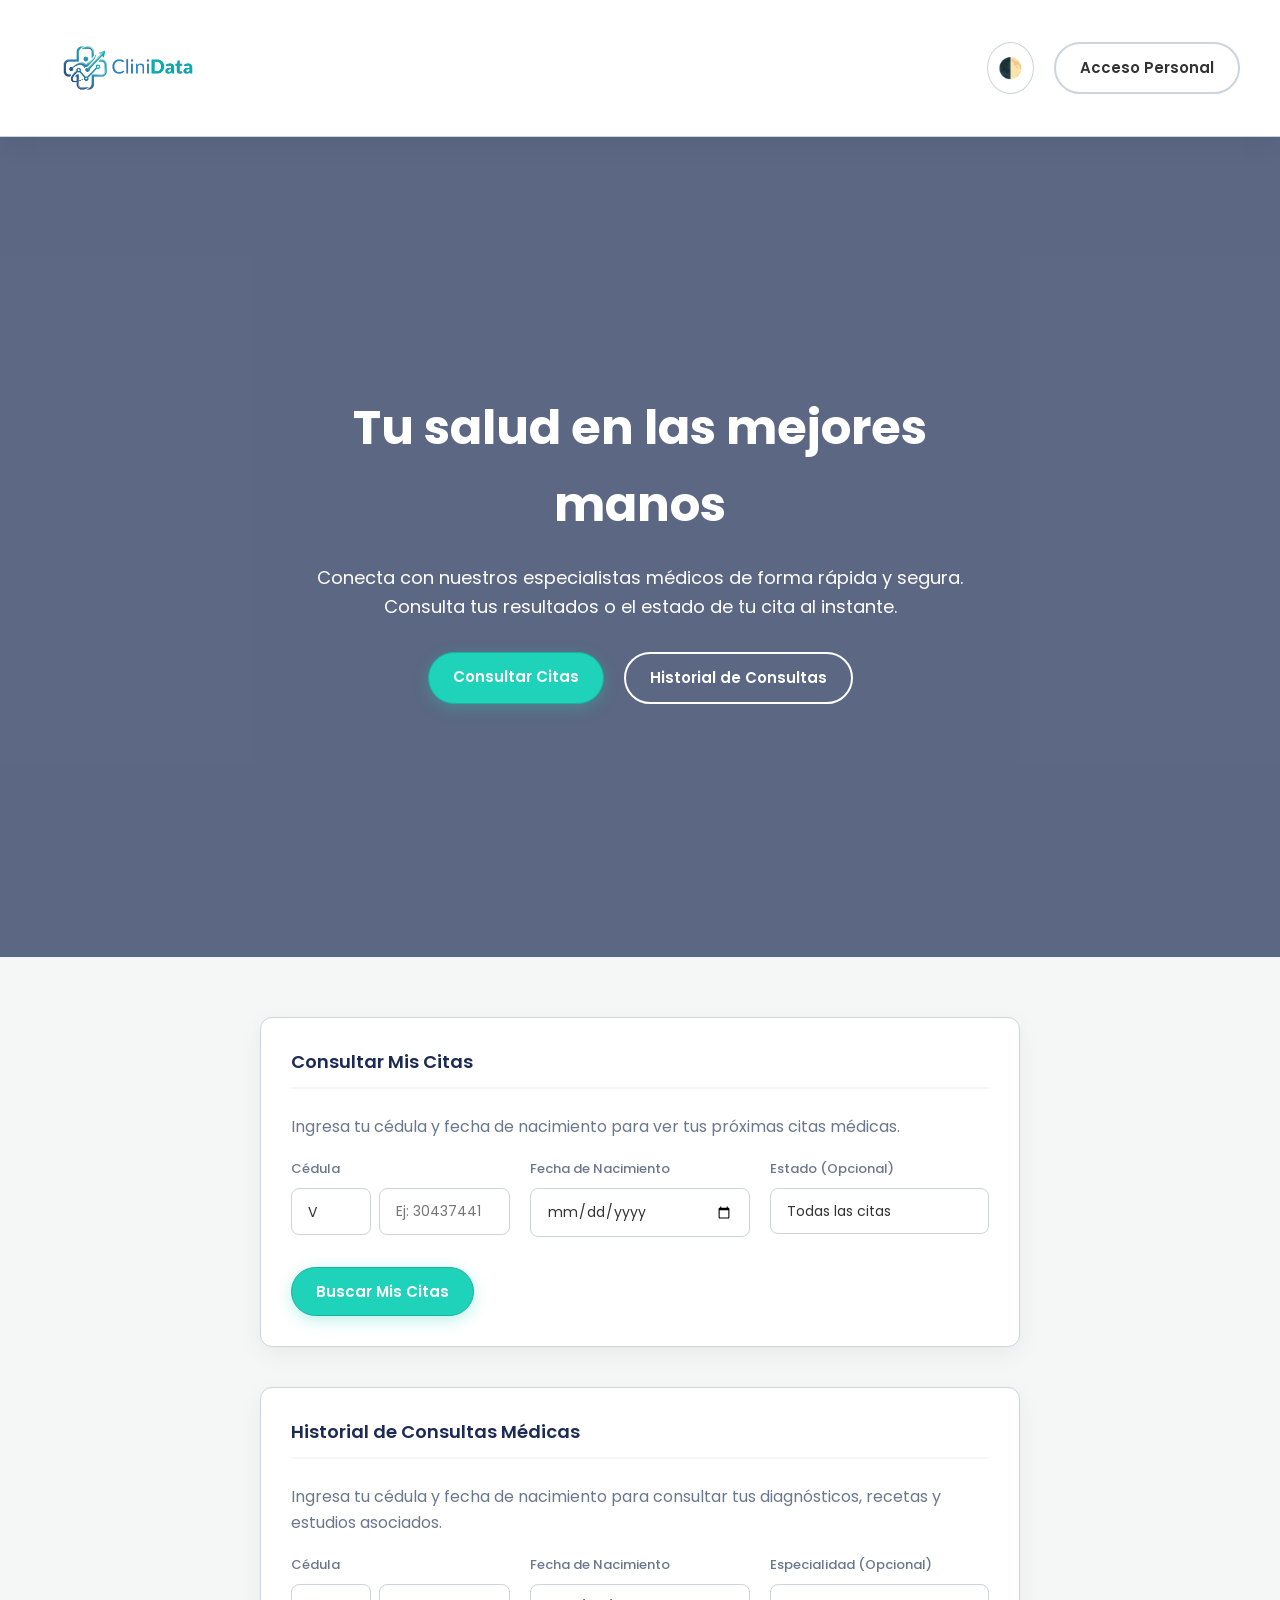
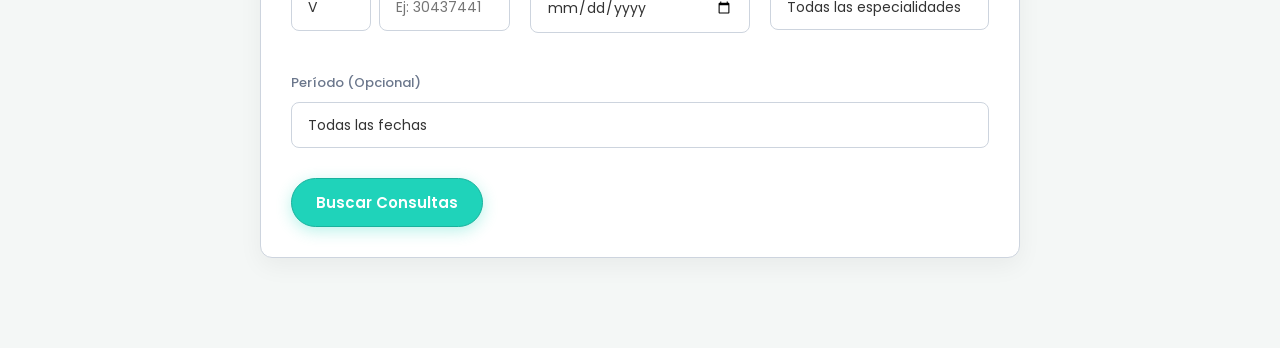
==== commit f9488619: "Agregada Sugerencias de la profesora, filtrar por rangos o especialidad y en citas por estado." ====
--- a/index.html
+++ b/index.html
@@ -152,18 +152,40 @@
                                 <option value="E">E</option>
                             </select>
                             <input type="text" id="consultas_cedula_numero" class="form-control" required
-                                   inputmode="numeric" pattern="\d{7,8}" maxlength="8" placeholder="Ej: 30437441">
+                                inputmode="numeric" pattern="\d{7,8}" maxlength="8" placeholder="Ej: 30437441">
                         </div>
                         <small id="consultas_cedula_error" class="hidden" style="color:#dc3545; font-size:12px;">
                             La cédula debe tener entre 7 y 8 dígitos.
                         </small>
                         <input type="hidden" id="consultas_cedula" name="cedula">
                     </div>
+
                     <div class="form-group">
                         <label for="consultas_fecha_nacimiento">Fecha de Nacimiento</label>
                         <input type="date" id="consultas_fecha_nacimiento" name="fecha_nacimiento" class="form-control" required>
                     </div>
+
+                    <!-- Filtro Opcional por Especialidad (Se llena vía JS desde la BD) -->
+                    <div class="form-group">
+                        <label for="consultas_especialidad">Especialidad (Opcional)</label>
+                        <select id="consultas_especialidad" name="especialidad" class="form-control">
+                            <option value="">Todas las especialidades</option>
+                        </select>
+                    </div>
+
+                    <!-- Filtro Opcional por Período -->
+                    <div class="form-group">
+                        <label for="consultas_periodo">Período (Opcional)</label>
+                        <select id="consultas_periodo" name="periodo" class="form-control">
+                            <option value="">Todas las fechas</option>
+                            <option value="1w">Última semana</option>
+                            <option value="1m">Último mes</option>
+                            <option value="6m">Últimos 6 meses</option>
+                            <option value="1y">Último año</option>
+                        </select>
+                    </div>
                 </div>
+
                 <div class="form-actions" style="justify-content:flex-start;">
                     <button type="submit" class="btn btn-primary">Buscar Consultas</button>
                 </div>
@@ -208,6 +230,34 @@
                 });
             }
         }
+
+        async function cargarEspecialidades() {
+            const select = document.getElementById('consultas_especialidad');
+            if (!select) return;
+
+            try {
+                const response = await fetch('clinica-backend/api/especialidades.php');
+                const data = await response.json();
+
+                if (data.success && Array.isArray(data.data)) {
+                    // Limpiamos y dejamos la opción por defecto
+                    select.innerHTML = '<option value="">Todas las especialidades</option>';
+
+                    // Llenamos las opciones con la información de la base de datos
+                    data.data.forEach(esp => {
+                        const option = document.createElement('option');
+                        option.value = esp.id_especialidad; 
+                        option.textContent = esp.nombre;     
+                        select.appendChild(option);
+                    });
+                }
+            } catch (error) {
+                console.error('Error al cargar especialidades desde la base de datos:', error);
+            }
+        }
+
+// Llama a la función automáticamente cuando el HTML termine de cargar
+document.addEventListener('DOMContentLoaded', cargarEspecialidades);
 
         // Formateo de la cedula
         combinarCedula('citas_cedula_letra', 'citas_cedula_numero', 'citas_cedula');
@@ -324,9 +374,19 @@
         });
         */
 
-        // --- NUEVA FUNCIONALIDAD DE CONSULTAS MÉDICAS CON DESPLEGABLES ---
-        async function consultarConsultasMedicas(cedula, fecha, container) {
-            const url = `clinica-backend/api/consultas.php?paciente=${encodeURIComponent(cedula)}&fecha_nacimiento=${encodeURIComponent(fecha)}`;
+        // --- Seccion para ver las consultas medicas y todos sus detalles (agregado filtros por especialidad y periodo) ---
+        async function consultarConsultasMedicas(cedula, fecha, especialidad, periodo, container) {
+            // URL base con los parámetros obligatorios
+            let url = `clinica-backend/api/consultas.php?paciente=${encodeURIComponent(cedula)}&fecha_nacimiento=${encodeURIComponent(fecha)}`;
+
+            // Concatenamos los filtros opcionales si el usuario seleccionó alguno
+            if (especialidad) {
+                url += `&especialidad=${encodeURIComponent(especialidad)}`;
+            }
+            if (periodo) {
+                url += `&periodo=${encodeURIComponent(periodo)}`;
+            }
+
             const response = await fetch(url, { cache: 'no-store' });
             const data = await response.json().catch(() => ({}));
 
@@ -338,25 +398,39 @@
             container.classList.remove('hidden');
 
             if (!consultas.length) {
-                container.innerHTML = `<div class="alert-box">No hay consultas registradas para esta persona.</div>`;
+                container.innerHTML = `<div class="alert-box">No hay consultas registradas para esta persona con los filtros seleccionados.</div>`;
                 return;
             }
 
-            container.innerHTML = consultas.map(c => `
-                <div class="alert-box" style="margin-bottom: 15px; text-align: left; padding: 15px;">
-                    <p><strong>Fecha:</strong> ${c.fecha} | <strong>Médico:</strong> Dr(a). ${c.medico_nombre || ''} ${c.medico_apellido || ''}</p>
-                    <p><strong>Diagnóstico:</strong> ${c.diagnostico || 'Sin diagnóstico registrado'}</p>
-                    <p><strong>Observaciones:</strong> ${c.observaciones || 'N/A'}</p>
-                    
-                    <div style="margin-top: 12px; display: flex; gap: 10px;">
-                        <button type="button" class="btn btn-outline" style="font-size: 13px; padding: 6px 12px;" onclick="verRecetas(${c.id_consulta}, 'recetas-${c.id_consulta}')">Ver Recetas</button>
-                        <button type="button" class="btn btn-outline" style="font-size: 13px; padding: 6px 12px;" onclick="verResultados(${c.id_consulta}, 'resultados-${c.id_consulta}')">Ver Exámenes</button>
-                    </div>
-
-                    <div id="recetas-${c.id_consulta}" style="display: none; margin-top: 12px; padding: 10px; background: rgba(0,0,0,0.03); border-left: 3px solid #0066cc; border-radius: 4px;"></div>
-                    <div id="resultados-${c.id_consulta}" style="display: none; margin-top: 12px; padding: 10px; background: rgba(0,0,0,0.03); border-left: 3px solid #28a745; border-radius: 4px;"></div>
-                </div>
-            `).join('');
+            container.innerHTML = consultas.map(c => {
+                // Formateamos el timestamptz a fecha y hora corta
+                const fechaFormateada = c.fecha 
+                    ? new Date(c.fecha).toLocaleString('es-VE', {
+                        day: '2-digit',
+                        month: '2-digit',
+                        year: 'numeric',
+                        hour: '2-digit',
+                        minute: '2-digit',
+                        hour12: true
+                    })
+                    : 'Sin fecha';
+
+                return `
+                    <div class="alert-box" style="margin-bottom: 15px; text-align: left; padding: 15px;">
+                        <p><strong>Fecha:</strong> ${fechaFormateada} | <strong>Médico:</strong> Dr(a). ${c.medico_nombre || ''} ${c.medico_apellido || ''}</p>
+                        <p><strong>Diagnóstico:</strong> ${c.diagnostico || 'Sin diagnóstico registrado'}</p>
+                        <p><strong>Observaciones:</strong> ${c.observaciones || 'N/A'}</p>
+                        
+                        <div style="margin-top: 12px; display: flex; gap: 10px;">
+                            <button type="button" class="btn btn-outline" style="font-size: 13px; padding: 6px 12px;" onclick="verRecetas(${c.id_consulta}, 'recetas-${c.id_consulta}')">Ver Recetas</button>
+                            <button type="button" class="btn btn-outline" style="font-size: 13px; padding: 6px 12px;" onclick="verResultados(${c.id_consulta}, 'resultados-${c.id_consulta}')">Ver Exámenes</button>
+                        </div>
+
+                        <div id="recetas-${c.id_consulta}" style="display: none; margin-top: 12px; padding: 10px; background: rgba(0,0,0,0.03); border-left: 3px solid #0066cc; border-radius: 4px;"></div>
+                        <div id="resultados-${c.id_consulta}" style="display: none; margin-top: 12px; padding: 10px; background: rgba(0,0,0,0.03); border-left: 3px solid #28a745; border-radius: 4px;"></div>
+                    </div>
+                `;
+            }).join('');
         }
 
         async function verRecetas(idConsulta, containerId) {
@@ -435,13 +509,25 @@
             const form = e.currentTarget;
             if (!form.reportValidity()) return;
 
+            const alerta = document.getElementById('alerta-consultas');
             const container = document.getElementById('resultado-consultas-medicas');
-            const alerta = document.getElementById('alerta-consultas');
-
-            try {
+
+            // 1. Obtener la cédula (con respaldo por si el campo hidden no se llenó)
+            const cedulaInput = document.getElementById('consultas_cedula').value;
+            const cedula = cedulaInput || (document.getElementById('consultas_cedula_letra').value + '-' + document.getElementById('consultas_cedula_numero').value);
+
+            // 2. Obtener la fecha y los nuevos filtros
+            const fecha = document.getElementById('consultas_fecha_nacimiento').value;
+            const especialidad = document.getElementById('consultas_especialidad').value;
+            const periodo = document.getElementById('consultas_periodo').value;
+
+            try {
+                // 3. Enviar los 5 parámetros en el orden exacto de la función
                 await consultarConsultasMedicas(
-                    document.getElementById('consultas_cedula').value,
-                    document.getElementById('consultas_fecha_nacimiento').value,
+                    cedula,
+                    fecha,
+                    especialidad,
+                    periodo,
                     container
                 );
                 alerta.classList.add('hidden');
